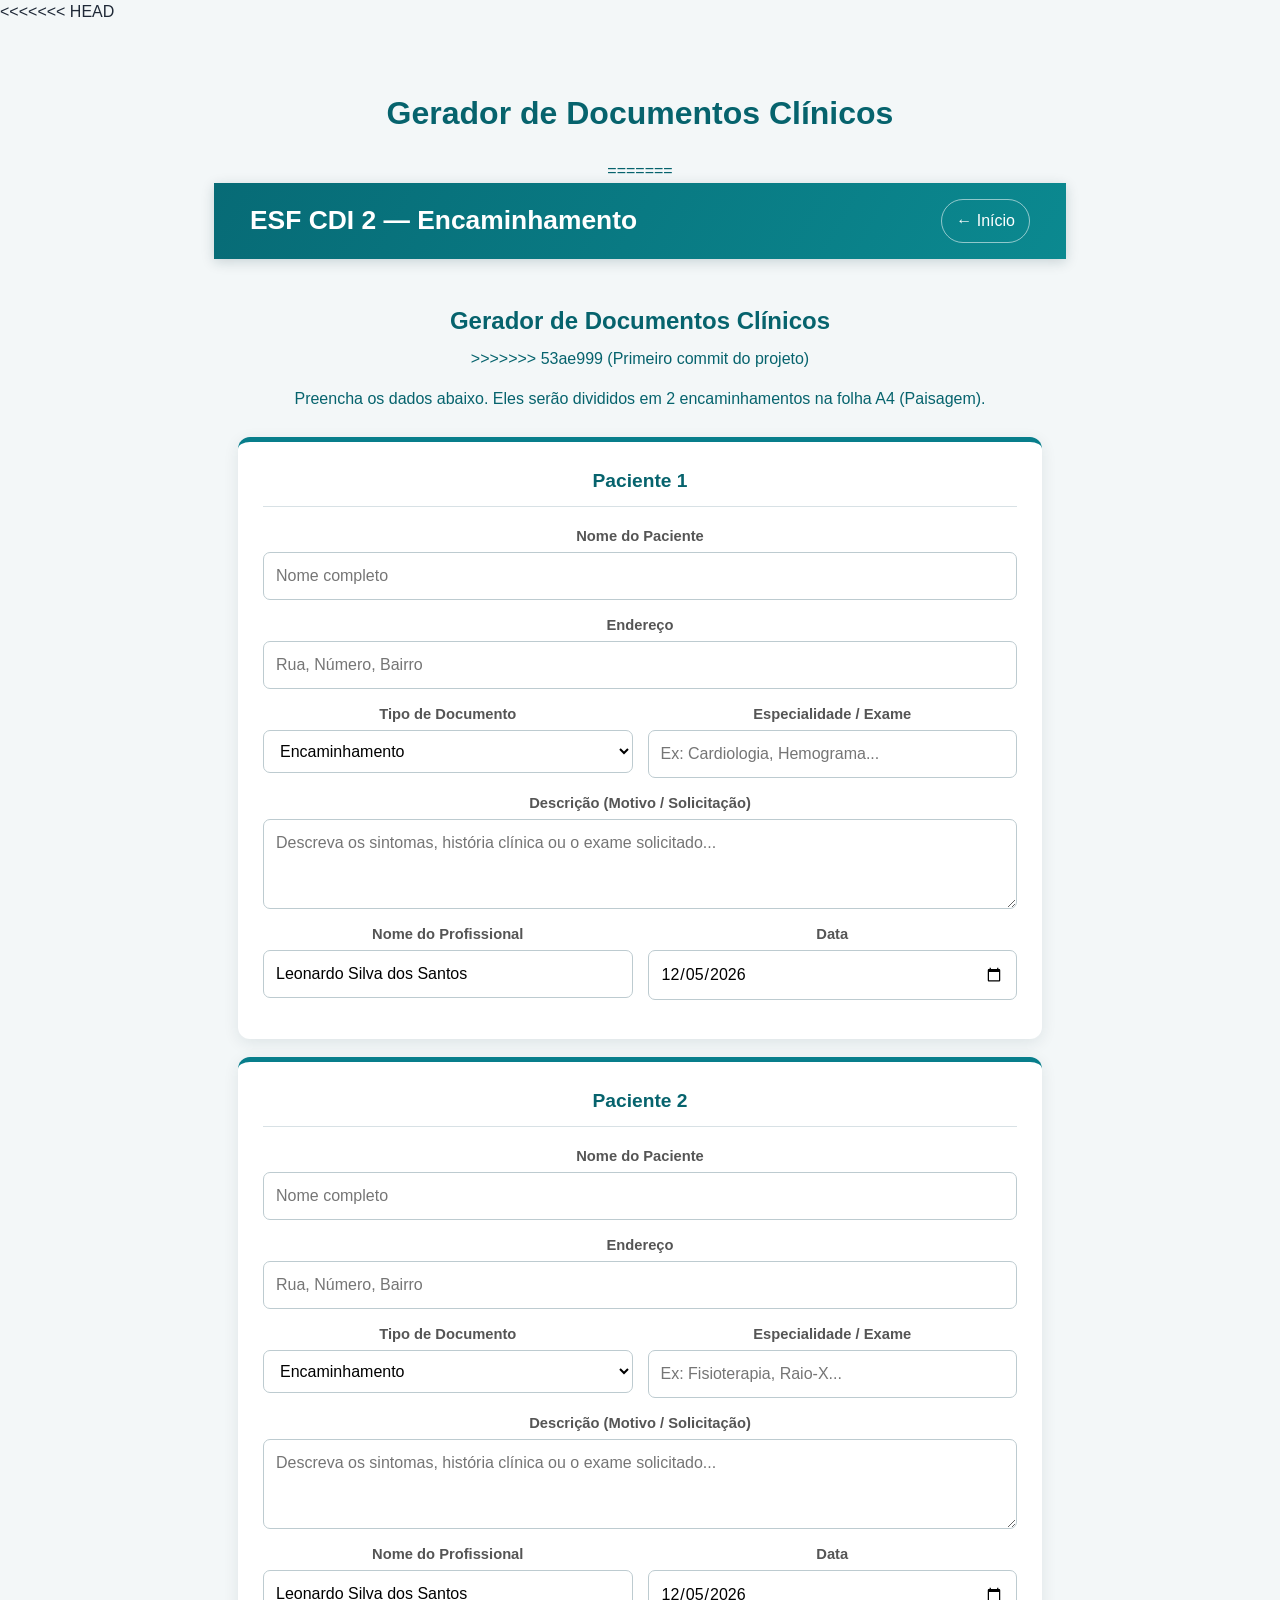
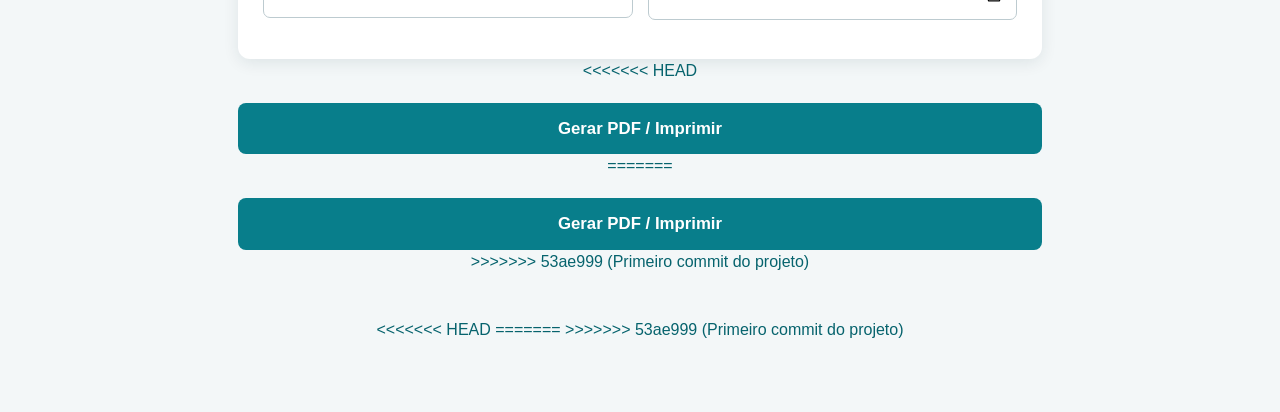
==== Arquivos/encaminhamento.html @ f4c6c46f "Primeiro commit do projeto" ====
<!DOCTYPE html>
<html lang="pt-BR">
<head>
    <meta charset="UTF-8">
    <meta name="viewport" content="width=device-width, initial-scale=1.0">
    <title>Gerador de Encaminhamentos - ESF CDI 2</title>
<<<<<<< HEAD
    <style>
        :root {
            --primary-color: #005A9C; /* Azul Saúde */
            --secondary-color: #2E8B57; /* Verde Saúde */
            --bg-color: #f4f7f6;
            --card-bg: #ffffff;
            --text-color: #333333;
        }

        body {
            font-family: 'Segoe UI', Tahoma, Geneva, Verdana, sans-serif;
            background-color: var(--bg-color);
            color: var(--text-color);
            margin: 0;
            padding: 0;
        }

        /* ESTILOS DA TELA (Interface de Preenchimento) */
        .screen-container {
            max-width: 900px;
            margin: 20px auto;
            padding: 20px;
        }

        .header-app {
            text-align: center;
            margin-bottom: 30px;
            color: var(--primary-color);
        }

        .forms-wrapper {
            display: flex;
            flex-direction: column;
            gap: 20px;
        }

        .form-card {
            background: var(--card-bg);
            border-radius: 12px;
            padding: 25px;
            box-shadow: 0 4px 6px rgba(0,0,0,0.05);
            border-top: 5px solid var(--secondary-color);
        }

        .form-card h2 {
            margin-top: 0;
            color: var(--primary-color);
            font-size: 1.2rem;
            border-bottom: 1px solid #eee;
            padding-bottom: 10px;
        }

        .input-group {
            display: flex;
            flex-direction: column;
            margin-bottom: 15px;
        }

        .row {
            display: flex;
            gap: 15px;
            flex-wrap: wrap;
        }

        .row .input-group {
            flex: 1;
            min-width: 200px;
        }

        label {
            font-size: 0.9rem;
            font-weight: 600;
            margin-bottom: 5px;
            color: #555;
        }

        input, select, textarea {
            padding: 10px;
            border: 1px solid #ccc;
            border-radius: 6px;
            font-family: inherit;
            font-size: 1rem;
            transition: border-color 0.3s;
        }

        input:focus, select:focus, textarea:focus {
            outline: none;
            border-color: var(--primary-color);
        }

        textarea {
            resize: vertical;
            min-height: 80px;
        }

        .btn-print {
            display: block;
            width: 100%;
            padding: 15px;
            background-color: var(--primary-color);
            color: white;
            border: none;
            border-radius: 8px;
            font-size: 1.1rem;
            font-weight: bold;
            cursor: pointer;
            margin-top: 20px;
            transition: background-color 0.3s;
        }

        .btn-print:hover {
            background-color: #00447a;
        }

        /* ESTILOS DE IMPRESSÃO (Oculto na tela, ativo no PDF) */
        .print-container {
            display: none;
        }

        @media print {
            @page {
                size: A4 landscape;
                margin: 5mm;
            }

            body {
                background: white;
            }

            .screen-container {
                display: none !important;
            }

            .print-container {
                display: flex !important;
                flex-direction: row;
                justify-content: space-between;
                width: 100%;
                height: 95vh;
                gap: 10mm;
            }

            .referral-half {
                width: 48%;
                height: 100%;
                border: 2px solid #2E8B57;
                border-radius: 10px;
                padding: 15px;
                box-sizing: border-box;
                display: flex;
                flex-direction: column;
                position: relative;
            }

            .print-header {
                text-align: center;
                font-size: 14px;
                font-weight: bold;
                text-transform: uppercase;
                border-bottom: 2px solid #005A9C;
                padding-bottom: 10px;
                margin-bottom: 15px;
            }

            .print-header span {
                display: block;
                line-height: 1.4;
            }

            .print-type {
                text-align: center;
                font-size: 16px;
                font-weight: bold;
                margin-bottom: 15px;
                background-color: #eee;
                padding: 5px;
                border-radius: 4px;
            }

            .print-field {
                margin-bottom: 8px;
                font-size: 13px;
                line-height: 1.5;
            }

            .print-field strong {
                color: #000;
            }

            .print-description {
                flex-grow: 1;
                border: 1px solid #ccc;
                border-radius: 6px;
                padding: 10px;
                margin-top: 10px;
                font-size: 13px;
            }

            .print-footer {
                margin-top: 30px;
                text-align: center;
                font-size: 12px;
            }

            .signature-line {
                width: 70%;
                border-top: 1px solid #000;
                margin: 0 auto 5px auto;
            }
        }
    </style>
</head>
<body>

    <div class="screen-container">
        <div class="header-app">
            <h1>Gerador de Documentos Clínicos</h1>
=======
    <link rel="stylesheet" href="../assets/css/common.css">
    <link rel="stylesheet" href="../assets/css/encaminhamento.css">
    <script src="../assets/js/encaminhamento.js" defer></script>
</head>
<body>

    <header class="app-header">
        <div class="app-header-inner">
            <div><h1>ESF CDI 2 — Encaminhamento</h1></div>
            <a class="home-link" href="../index.html">← Início</a>
        </div>
    </header>

    <div class="screen-container">
        <div class="header-app">
            <h2>Gerador de Documentos Clínicos</h2>
>>>>>>> 53ae999 (Primeiro commit do projeto)
            <p>Preencha os dados abaixo. Eles serão divididos em 2 encaminhamentos na folha A4 (Paisagem).</p>
        </div>

        <div class="forms-wrapper">
            <div class="form-card">
                <h2>Paciente 1</h2>
                
                <div class="input-group">
                    <label>Nome do Paciente</label>
                    <input type="text" id="p1-nome" placeholder="Nome completo">
                </div>
                
                <div class="input-group">
                    <label>Endereço</label>
                    <input type="text" id="p1-endereco" placeholder="Rua, Número, Bairro">
                </div>

                <div class="row">
                    <div class="input-group">
                        <label>Tipo de Documento</label>
                        <select id="p1-tipo">
                            <option value="ENCAMINHAMENTO">Encaminhamento</option>
                            <option value="PEDIDO DE EXAME">Pedido de Exame</option>
                        </select>
                    </div>
                    <div class="input-group">
                        <label>Especialidade / Exame</label>
                        <input type="text" id="p1-especialidade" placeholder="Ex: Cardiologia, Hemograma...">
                    </div>
                </div>

                <div class="input-group">
                    <label>Descrição (Motivo / Solicitação)</label>
                    <textarea id="p1-descricao" placeholder="Descreva os sintomas, história clínica ou o exame solicitado..."></textarea>
                </div>

                <div class="row">
                    <div class="input-group">
                        <label>Nome do Profissional</label>
                        <input type="text" id="p1-profissional" value="Leonardo Silva dos Santos">
                    </div>
                    <div class="input-group">
                        <label>Data</label>
                        <input type="date" id="p1-data">
                    </div>
                </div>
            </div>

            <div class="form-card">
                <h2>Paciente 2</h2>
                
                <div class="input-group">
                    <label>Nome do Paciente</label>
                    <input type="text" id="p2-nome" placeholder="Nome completo">
                </div>
                
                <div class="input-group">
                    <label>Endereço</label>
                    <input type="text" id="p2-endereco" placeholder="Rua, Número, Bairro">
                </div>

                <div class="row">
                    <div class="input-group">
                        <label>Tipo de Documento</label>
                        <select id="p2-tipo">
                            <option value="ENCAMINHAMENTO">Encaminhamento</option>
                            <option value="PEDIDO DE EXAME">Pedido de Exame</option>
                        </select>
                    </div>
                    <div class="input-group">
                        <label>Especialidade / Exame</label>
                        <input type="text" id="p2-especialidade" placeholder="Ex: Fisioterapia, Raio-X...">
                    </div>
                </div>

                <div class="input-group">
                    <label>Descrição (Motivo / Solicitação)</label>
                    <textarea id="p2-descricao" placeholder="Descreva os sintomas, história clínica ou o exame solicitado..."></textarea>
                </div>

                <div class="row">
                    <div class="input-group">
                        <label>Nome do Profissional</label>
                        <input type="text" id="p2-profissional" value="Leonardo Silva dos Santos">
                    </div>
                    <div class="input-group">
                        <label>Data</label>
                        <input type="date" id="p2-data">
                    </div>
                </div>
            </div>
        </div>

<<<<<<< HEAD
        <button class="btn-print" onclick="gerarPDF()">Gerar PDF / Imprimir</button>
=======
        <button class="btn-print" id="btn-print" type="button">Gerar PDF / Imprimir</button>
>>>>>>> 53ae999 (Primeiro commit do projeto)
    </div>

    <div class="print-container">
        
        <div class="referral-half">
            <div class="print-header">
                <span>Prefeitura Municipal de Sete Lagoas</span>
                <span>Secretaria de Saúde</span>
                <span>ESF CDI 2</span>
            </div>
            
            <div class="print-type" id="out-p1-tipo">ENCAMINHAMENTO</div>

            <div class="print-field"><strong>Nome:</strong> <span id="out-p1-nome"></span></div>
            <div class="print-field"><strong>Endereço:</strong> <span id="out-p1-endereco"></span></div>
            <div class="print-field"><strong>Especialidade/Exame:</strong> <span id="out-p1-especialidade"></span></div>
            
<<<<<<< HEAD
            <div class="print-field" style="margin-top: 15px;"><strong>Descrição / Motivo Clínico:</strong></div>
=======
            <div class="print-field print-field-description-label"><strong>Descrição / Motivo Clínico:</strong></div>
>>>>>>> 53ae999 (Primeiro commit do projeto)
            <div class="print-description" id="out-p1-descricao"></div>

            <div class="print-footer">
                <div class="signature-line"></div>
<<<<<<< HEAD
                <div style="font-weight: bold; margin-bottom: 5px;" id="out-p1-profissional"></div>
=======
                <div class="professional-name" id="out-p1-profissional"></div>
>>>>>>> 53ae999 (Primeiro commit do projeto)
                <div>Sete Lagoas, <span id="out-p1-data"></span></div>
            </div>
        </div>

        <div class="referral-half">
            <div class="print-header">
                <span>Prefeitura Municipal de Sete Lagoas</span>
                <span>Secretaria de Saúde</span>
                <span>ESF CDI 2</span>
            </div>
            
            <div class="print-type" id="out-p2-tipo">ENCAMINHAMENTO</div>

            <div class="print-field"><strong>Nome:</strong> <span id="out-p2-nome"></span></div>
            <div class="print-field"><strong>Endereço:</strong> <span id="out-p2-endereco"></span></div>
            <div class="print-field"><strong>Especialidade/Exame:</strong> <span id="out-p2-especialidade"></span></div>
            
<<<<<<< HEAD
            <div class="print-field" style="margin-top: 15px;"><strong>Descrição / Motivo Clínico:</strong></div>
=======
            <div class="print-field print-field-description-label"><strong>Descrição / Motivo Clínico:</strong></div>
>>>>>>> 53ae999 (Primeiro commit do projeto)
            <div class="print-description" id="out-p2-descricao"></div>

            <div class="print-footer">
                <div class="signature-line"></div>
<<<<<<< HEAD
                <div style="font-weight: bold; margin-bottom: 5px;" id="out-p2-profissional"></div>
=======
                <div class="professional-name" id="out-p2-profissional"></div>
>>>>>>> 53ae999 (Primeiro commit do projeto)
                <div>Sete Lagoas, <span id="out-p2-data"></span></div>
            </div>
        </div>

    </div>

<<<<<<< HEAD
    <script>
        // Preenche automaticamente a data de hoje ao carregar a página
        document.addEventListener("DOMContentLoaded", () => {
            const today = new Date().toISOString().split('T')[0];
            document.getElementById('p1-data').value = today;
            document.getElementById('p2-data').value = today;
        });

        // Formata a data de AAAA-MM-DD para DD/MM/AAAA na impressão
        function formatarData(dataIso) {
            if(!dataIso) return "";
            const partes = dataIso.split('-');
            return `${partes[2]}/${partes[1]}/${partes[0]}`;
        }

        function gerarPDF() {
            // Sincroniza dados do Paciente 1
            document.getElementById('out-p1-nome').innerText = document.getElementById('p1-nome').value;
            document.getElementById('out-p1-endereco').innerText = document.getElementById('p1-endereco').value;
            document.getElementById('out-p1-tipo').innerText = document.getElementById('p1-tipo').value;
            document.getElementById('out-p1-especialidade').innerText = document.getElementById('p1-especialidade').value;
            document.getElementById('out-p1-descricao').innerText = document.getElementById('p1-descricao').value;
            document.getElementById('out-p1-profissional').innerText = document.getElementById('p1-profissional').value;
            document.getElementById('out-p1-data').innerText = formatarData(document.getElementById('p1-data').value);

            // Sincroniza dados do Paciente 2
            document.getElementById('out-p2-nome').innerText = document.getElementById('p2-nome').value;
            document.getElementById('out-p2-endereco').innerText = document.getElementById('p2-endereco').value;
            document.getElementById('out-p2-tipo').innerText = document.getElementById('p2-tipo').value;
            document.getElementById('out-p2-especialidade').innerText = document.getElementById('p2-especialidade').value;
            document.getElementById('out-p2-descricao').innerText = document.getElementById('p2-descricao').value;
            document.getElementById('out-p2-profissional').innerText = document.getElementById('p2-profissional').value;
            document.getElementById('out-p2-data').innerText = formatarData(document.getElementById('p2-data').value);

            // Aciona a caixa de diálogo de impressão/PDF do navegador
            window.print();
        }
    </script>
=======
>>>>>>> 53ae999 (Primeiro commit do projeto)
</body>
</html>
---- assets/css/common.css ----
/* Base visual compartilhada ESF CDI 2 */
:root {
    --brand: #087e8b;
    --brand-dark: #06636d;
    --brand-soft: #e6f4f4;
    --surface: #fff;
    --page-bg: #f3f7f8;
    --text: #1f2937;
    --muted: #64748b;
    --border: #d8e1e5;
    --danger: #c62828;
    --radius: 12px;
    --shadow: 0 4px 16px rgba(15, 45, 55, .09);
    font-family: Inter, Roboto, "Segoe UI", system-ui, -apple-system, sans-serif;
}
* { box-sizing: border-box; }
html { min-width: 320px; overflow-x: hidden; }
body { margin: 0; min-height: 100vh; background: var(--page-bg); color: var(--text); line-height: 1.5; }
img, canvas, iframe { max-width: 100%; }
button, input, select, textarea { font: inherit; }
button { min-height: 44px; cursor: pointer; }
input, select, textarea { min-width: 0; }
:focus-visible { outline: 3px solid rgba(8, 126, 139, .3); outline-offset: 2px; }
.app-header { width: 100%; padding: 16px clamp(16px, 4vw, 36px); color: #fff; background: linear-gradient(120deg, #076b76, #0b8990); box-shadow: 0 3px 12px rgba(10, 52, 61, .18); }
.app-header-inner { width: min(1200px, 100%); margin: 0 auto; display: flex; align-items: center; justify-content: space-between; gap: 16px; }
.app-header h1 { margin: 0; font-size: clamp(1.2rem, 3vw, 1.65rem); line-height: 1.25; }
.app-header p { margin: 4px 0 0; color: rgba(255,255,255,.85); font-size: .92rem; }
.home-link { display: inline-flex; align-items: center; justify-content: center; min-height: 44px; padding: 8px 14px; color: #fff; border: 1px solid rgba(255,255,255,.55); border-radius: 999px; text-decoration: none; white-space: nowrap; }
.home-link:hover { background: rgba(255,255,255,.14); }
.card, .form-card { background: var(--surface); border-radius: var(--radius); box-shadow: var(--shadow); }
.document-viewer { width: min(1200px, 100%); margin: 0 auto; padding: clamp(16px, 4vw, 32px); }
.document-viewer > p { margin: 0 0 12px; }
.document-viewer a { color: var(--brand-dark); font-weight: 600; }
.pdf-frame { display: block; width: 100%; height: min(78vh, 900px); min-height: 420px; border: 0; border-radius: var(--radius); background: #fff; box-shadow: var(--shadow); }
.form-group, .input-group { min-width: 0; }
label { display: block; margin-bottom: 5px; font-weight: 600; }
input:not([type="checkbox"]), select, textarea { max-width: 100%; }
button { transition: filter .15s ease, transform .15s ease; }
button:hover { filter: brightness(.96); }
@media (max-width: 600px) {
    .app-header-inner { align-items: flex-start; flex-direction: column; }
    .row, .action-bar, .btn-container { flex-wrap: wrap; }
    .pdf-frame { height: 70vh; min-height: 360px; }
}
@media print {
    .app-header, .home-link { display: none !important; }
}
---- assets/css/encaminhamento.css ----
body { font-family: "Segoe UI", Tahoma, sans-serif; }
.screen-container { width: min(900px, 100%); margin: 20px auto; padding: clamp(14px, 3vw, 24px); }
.header-app { text-align: center; margin: 0 0 26px; color: var(--brand-dark); }
.header-app h2 { margin: 0 0 8px; }
.forms-wrapper { display: flex; flex-direction: column; gap: 18px; }
.form-card { padding: clamp(16px, 3vw, 25px); border-top: 5px solid var(--brand); }
.form-card h2 { margin: 0 0 18px; padding-bottom: 10px; color: var(--brand-dark); font-size: 1.2rem; border-bottom: 1px solid var(--border); }
.input-group { display: flex; flex-direction: column; margin-bottom: 14px; }
.row { display: flex; gap: 15px; flex-wrap: wrap; }
.row .input-group { flex: 1 1 220px; }
label { font-size: .92rem; }
input, select, textarea { width: 100%; padding: 11px 12px; border: 1px solid #bdcbd0; border-radius: 7px; background: #fff; }
input:focus, select:focus, textarea:focus { outline: none; border-color: var(--brand); box-shadow: 0 0 0 3px rgba(8,126,139,.13); }
textarea { resize: vertical; min-height: 90px; }
.btn-print { width: 100%; margin-top: 20px; padding: 13px; color: white; background: var(--brand); border: 0; border-radius: 8px; font-size: 1.05rem; font-weight: 700; }
.print-container { display: none; }
.print-field-description-label { margin-top: 12px; }
.professional-name { font-weight: bold; margin-bottom: 5px; }
@page { size: A4 landscape; margin: 5mm; }
@media print {
    html, body { width: 287mm; height: 200mm; margin: 0 !important; padding: 0 !important; overflow: hidden; background: #fff; }
    .screen-container { display: none !important; }
    .print-container { display: grid !important; grid-template-columns: minmax(0, 1fr) minmax(0, 1fr); gap: 6mm; width: 287mm; height: 200mm; }
    .referral-half { min-width: 0; min-height: 0; height: 200mm; padding: 8mm; border: 1.5px solid #2e8b57; border-radius: 3mm; display: flex; flex-direction: column; position: relative; overflow: visible; break-inside: avoid; }
    .print-header { text-align: center; font-size: 11pt; font-weight: bold; text-transform: uppercase; border-bottom: 2px solid #087e8b; padding-bottom: 5mm; margin-bottom: 6mm; }
    .print-header span { display: block; line-height: 1.35; }
    .print-type { text-align: center; font-size: 13pt; font-weight: bold; margin-bottom: 5mm; padding: 2mm; background: #eee; border-radius: 1mm; }
    .print-field { margin-bottom: 2mm; font-size: 10.5pt; line-height: 1.4; overflow-wrap: anywhere; }
    .print-field strong { color: #000; }
    .print-description { flex: 1 1 auto; min-height: 20mm; border: 1px solid #bbb; border-radius: 2mm; padding: 3mm; margin-top: 2mm; font-size: 10.5pt; line-height: 1.4; white-space: pre-wrap; overflow-wrap: anywhere; }
    .print-footer { margin-top: 7mm; text-align: center; font-size: 9.5pt; }
    .signature-line { width: 70%; border-top: 1px solid #000; margin: 0 auto 2mm; }
}
@media (max-width: 600px) { .screen-container { margin: 8px auto; } }
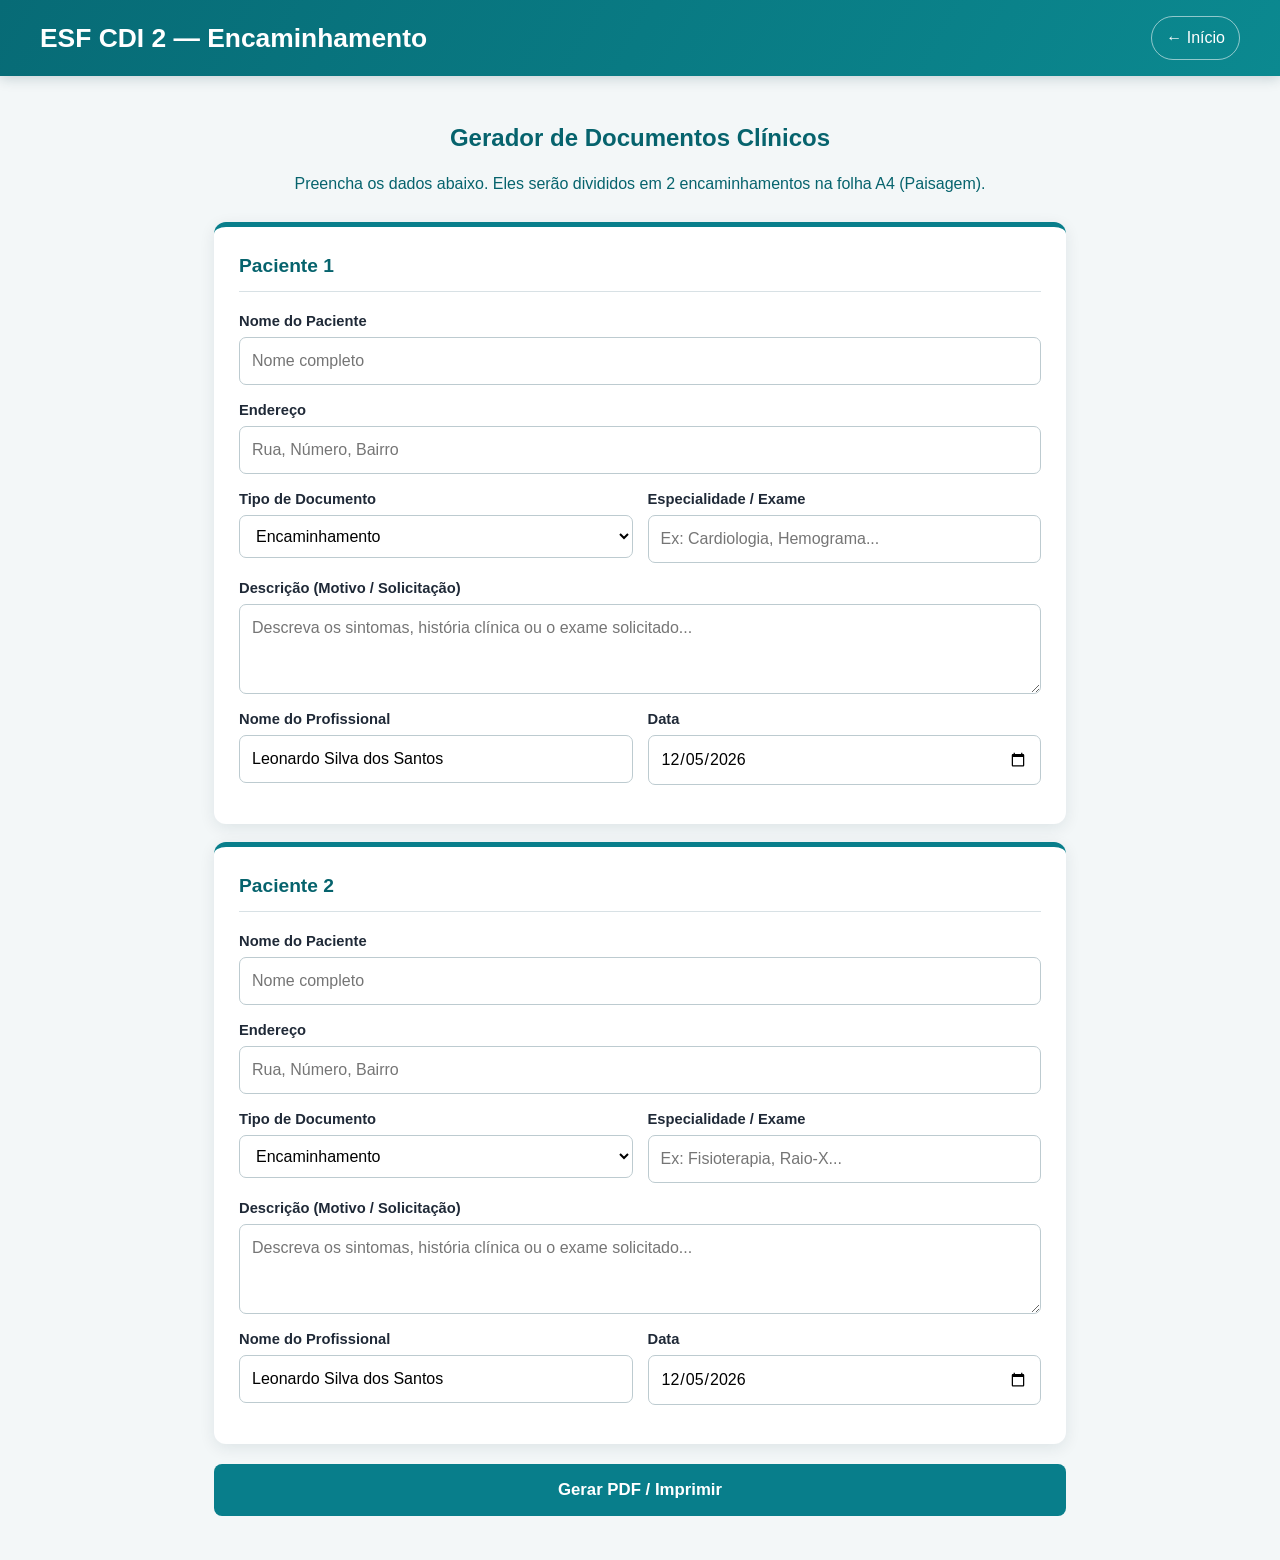
==== commit 89ca91dd: "Test" ====
--- a/Arquivos/encaminhamento.html
+++ b/Arquivos/encaminhamento.html
@@ -4,225 +4,6 @@
     <meta charset="UTF-8">
     <meta name="viewport" content="width=device-width, initial-scale=1.0">
     <title>Gerador de Encaminhamentos - ESF CDI 2</title>
-<<<<<<< HEAD
-    <style>
-        :root {
-            --primary-color: #005A9C; /* Azul Saúde */
-            --secondary-color: #2E8B57; /* Verde Saúde */
-            --bg-color: #f4f7f6;
-            --card-bg: #ffffff;
-            --text-color: #333333;
-        }
-
-        body {
-            font-family: 'Segoe UI', Tahoma, Geneva, Verdana, sans-serif;
-            background-color: var(--bg-color);
-            color: var(--text-color);
-            margin: 0;
-            padding: 0;
-        }
-
-        /* ESTILOS DA TELA (Interface de Preenchimento) */
-        .screen-container {
-            max-width: 900px;
-            margin: 20px auto;
-            padding: 20px;
-        }
-
-        .header-app {
-            text-align: center;
-            margin-bottom: 30px;
-            color: var(--primary-color);
-        }
-
-        .forms-wrapper {
-            display: flex;
-            flex-direction: column;
-            gap: 20px;
-        }
-
-        .form-card {
-            background: var(--card-bg);
-            border-radius: 12px;
-            padding: 25px;
-            box-shadow: 0 4px 6px rgba(0,0,0,0.05);
-            border-top: 5px solid var(--secondary-color);
-        }
-
-        .form-card h2 {
-            margin-top: 0;
-            color: var(--primary-color);
-            font-size: 1.2rem;
-            border-bottom: 1px solid #eee;
-            padding-bottom: 10px;
-        }
-
-        .input-group {
-            display: flex;
-            flex-direction: column;
-            margin-bottom: 15px;
-        }
-
-        .row {
-            display: flex;
-            gap: 15px;
-            flex-wrap: wrap;
-        }
-
-        .row .input-group {
-            flex: 1;
-            min-width: 200px;
-        }
-
-        label {
-            font-size: 0.9rem;
-            font-weight: 600;
-            margin-bottom: 5px;
-            color: #555;
-        }
-
-        input, select, textarea {
-            padding: 10px;
-            border: 1px solid #ccc;
-            border-radius: 6px;
-            font-family: inherit;
-            font-size: 1rem;
-            transition: border-color 0.3s;
-        }
-
-        input:focus, select:focus, textarea:focus {
-            outline: none;
-            border-color: var(--primary-color);
-        }
-
-        textarea {
-            resize: vertical;
-            min-height: 80px;
-        }
-
-        .btn-print {
-            display: block;
-            width: 100%;
-            padding: 15px;
-            background-color: var(--primary-color);
-            color: white;
-            border: none;
-            border-radius: 8px;
-            font-size: 1.1rem;
-            font-weight: bold;
-            cursor: pointer;
-            margin-top: 20px;
-            transition: background-color 0.3s;
-        }
-
-        .btn-print:hover {
-            background-color: #00447a;
-        }
-
-        /* ESTILOS DE IMPRESSÃO (Oculto na tela, ativo no PDF) */
-        .print-container {
-            display: none;
-        }
-
-        @media print {
-            @page {
-                size: A4 landscape;
-                margin: 5mm;
-            }
-
-            body {
-                background: white;
-            }
-
-            .screen-container {
-                display: none !important;
-            }
-
-            .print-container {
-                display: flex !important;
-                flex-direction: row;
-                justify-content: space-between;
-                width: 100%;
-                height: 95vh;
-                gap: 10mm;
-            }
-
-            .referral-half {
-                width: 48%;
-                height: 100%;
-                border: 2px solid #2E8B57;
-                border-radius: 10px;
-                padding: 15px;
-                box-sizing: border-box;
-                display: flex;
-                flex-direction: column;
-                position: relative;
-            }
-
-            .print-header {
-                text-align: center;
-                font-size: 14px;
-                font-weight: bold;
-                text-transform: uppercase;
-                border-bottom: 2px solid #005A9C;
-                padding-bottom: 10px;
-                margin-bottom: 15px;
-            }
-
-            .print-header span {
-                display: block;
-                line-height: 1.4;
-            }
-
-            .print-type {
-                text-align: center;
-                font-size: 16px;
-                font-weight: bold;
-                margin-bottom: 15px;
-                background-color: #eee;
-                padding: 5px;
-                border-radius: 4px;
-            }
-
-            .print-field {
-                margin-bottom: 8px;
-                font-size: 13px;
-                line-height: 1.5;
-            }
-
-            .print-field strong {
-                color: #000;
-            }
-
-            .print-description {
-                flex-grow: 1;
-                border: 1px solid #ccc;
-                border-radius: 6px;
-                padding: 10px;
-                margin-top: 10px;
-                font-size: 13px;
-            }
-
-            .print-footer {
-                margin-top: 30px;
-                text-align: center;
-                font-size: 12px;
-            }
-
-            .signature-line {
-                width: 70%;
-                border-top: 1px solid #000;
-                margin: 0 auto 5px auto;
-            }
-        }
-    </style>
-</head>
-<body>
-
-    <div class="screen-container">
-        <div class="header-app">
-            <h1>Gerador de Documentos Clínicos</h1>
-=======
     <link rel="stylesheet" href="../assets/css/common.css">
     <link rel="stylesheet" href="../assets/css/encaminhamento.css">
     <script src="../assets/js/encaminhamento.js" defer></script>
@@ -239,7 +20,6 @@
     <div class="screen-container">
         <div class="header-app">
             <h2>Gerador de Documentos Clínicos</h2>
->>>>>>> 53ae999 (Primeiro commit do projeto)
             <p>Preencha os dados abaixo. Eles serão divididos em 2 encaminhamentos na folha A4 (Paisagem).</p>
         </div>
 
@@ -333,11 +113,7 @@
             </div>
         </div>
 
-<<<<<<< HEAD
-        <button class="btn-print" onclick="gerarPDF()">Gerar PDF / Imprimir</button>
-=======
         <button class="btn-print" id="btn-print" type="button">Gerar PDF / Imprimir</button>
->>>>>>> 53ae999 (Primeiro commit do projeto)
     </div>
 
     <div class="print-container">
@@ -355,20 +131,12 @@
             <div class="print-field"><strong>Endereço:</strong> <span id="out-p1-endereco"></span></div>
             <div class="print-field"><strong>Especialidade/Exame:</strong> <span id="out-p1-especialidade"></span></div>
             
-<<<<<<< HEAD
-            <div class="print-field" style="margin-top: 15px;"><strong>Descrição / Motivo Clínico:</strong></div>
-=======
             <div class="print-field print-field-description-label"><strong>Descrição / Motivo Clínico:</strong></div>
->>>>>>> 53ae999 (Primeiro commit do projeto)
             <div class="print-description" id="out-p1-descricao"></div>
 
             <div class="print-footer">
                 <div class="signature-line"></div>
-<<<<<<< HEAD
-                <div style="font-weight: bold; margin-bottom: 5px;" id="out-p1-profissional"></div>
-=======
                 <div class="professional-name" id="out-p1-profissional"></div>
->>>>>>> 53ae999 (Primeiro commit do projeto)
                 <div>Sete Lagoas, <span id="out-p1-data"></span></div>
             </div>
         </div>
@@ -386,66 +154,17 @@
             <div class="print-field"><strong>Endereço:</strong> <span id="out-p2-endereco"></span></div>
             <div class="print-field"><strong>Especialidade/Exame:</strong> <span id="out-p2-especialidade"></span></div>
             
-<<<<<<< HEAD
-            <div class="print-field" style="margin-top: 15px;"><strong>Descrição / Motivo Clínico:</strong></div>
-=======
             <div class="print-field print-field-description-label"><strong>Descrição / Motivo Clínico:</strong></div>
->>>>>>> 53ae999 (Primeiro commit do projeto)
             <div class="print-description" id="out-p2-descricao"></div>
 
             <div class="print-footer">
                 <div class="signature-line"></div>
-<<<<<<< HEAD
-                <div style="font-weight: bold; margin-bottom: 5px;" id="out-p2-profissional"></div>
-=======
                 <div class="professional-name" id="out-p2-profissional"></div>
->>>>>>> 53ae999 (Primeiro commit do projeto)
                 <div>Sete Lagoas, <span id="out-p2-data"></span></div>
             </div>
         </div>
 
     </div>
 
-<<<<<<< HEAD
-    <script>
-        // Preenche automaticamente a data de hoje ao carregar a página
-        document.addEventListener("DOMContentLoaded", () => {
-            const today = new Date().toISOString().split('T')[0];
-            document.getElementById('p1-data').value = today;
-            document.getElementById('p2-data').value = today;
-        });
-
-        // Formata a data de AAAA-MM-DD para DD/MM/AAAA na impressão
-        function formatarData(dataIso) {
-            if(!dataIso) return "";
-            const partes = dataIso.split('-');
-            return `${partes[2]}/${partes[1]}/${partes[0]}`;
-        }
-
-        function gerarPDF() {
-            // Sincroniza dados do Paciente 1
-            document.getElementById('out-p1-nome').innerText = document.getElementById('p1-nome').value;
-            document.getElementById('out-p1-endereco').innerText = document.getElementById('p1-endereco').value;
-            document.getElementById('out-p1-tipo').innerText = document.getElementById('p1-tipo').value;
-            document.getElementById('out-p1-especialidade').innerText = document.getElementById('p1-especialidade').value;
-            document.getElementById('out-p1-descricao').innerText = document.getElementById('p1-descricao').value;
-            document.getElementById('out-p1-profissional').innerText = document.getElementById('p1-profissional').value;
-            document.getElementById('out-p1-data').innerText = formatarData(document.getElementById('p1-data').value);
-
-            // Sincroniza dados do Paciente 2
-            document.getElementById('out-p2-nome').innerText = document.getElementById('p2-nome').value;
-            document.getElementById('out-p2-endereco').innerText = document.getElementById('p2-endereco').value;
-            document.getElementById('out-p2-tipo').innerText = document.getElementById('p2-tipo').value;
-            document.getElementById('out-p2-especialidade').innerText = document.getElementById('p2-especialidade').value;
-            document.getElementById('out-p2-descricao').innerText = document.getElementById('p2-descricao').value;
-            document.getElementById('out-p2-profissional').innerText = document.getElementById('p2-profissional').value;
-            document.getElementById('out-p2-data').innerText = formatarData(document.getElementById('p2-data').value);
-
-            // Aciona a caixa de diálogo de impressão/PDF do navegador
-            window.print();
-        }
-    </script>
-=======
->>>>>>> 53ae999 (Primeiro commit do projeto)
 </body>
 </html>
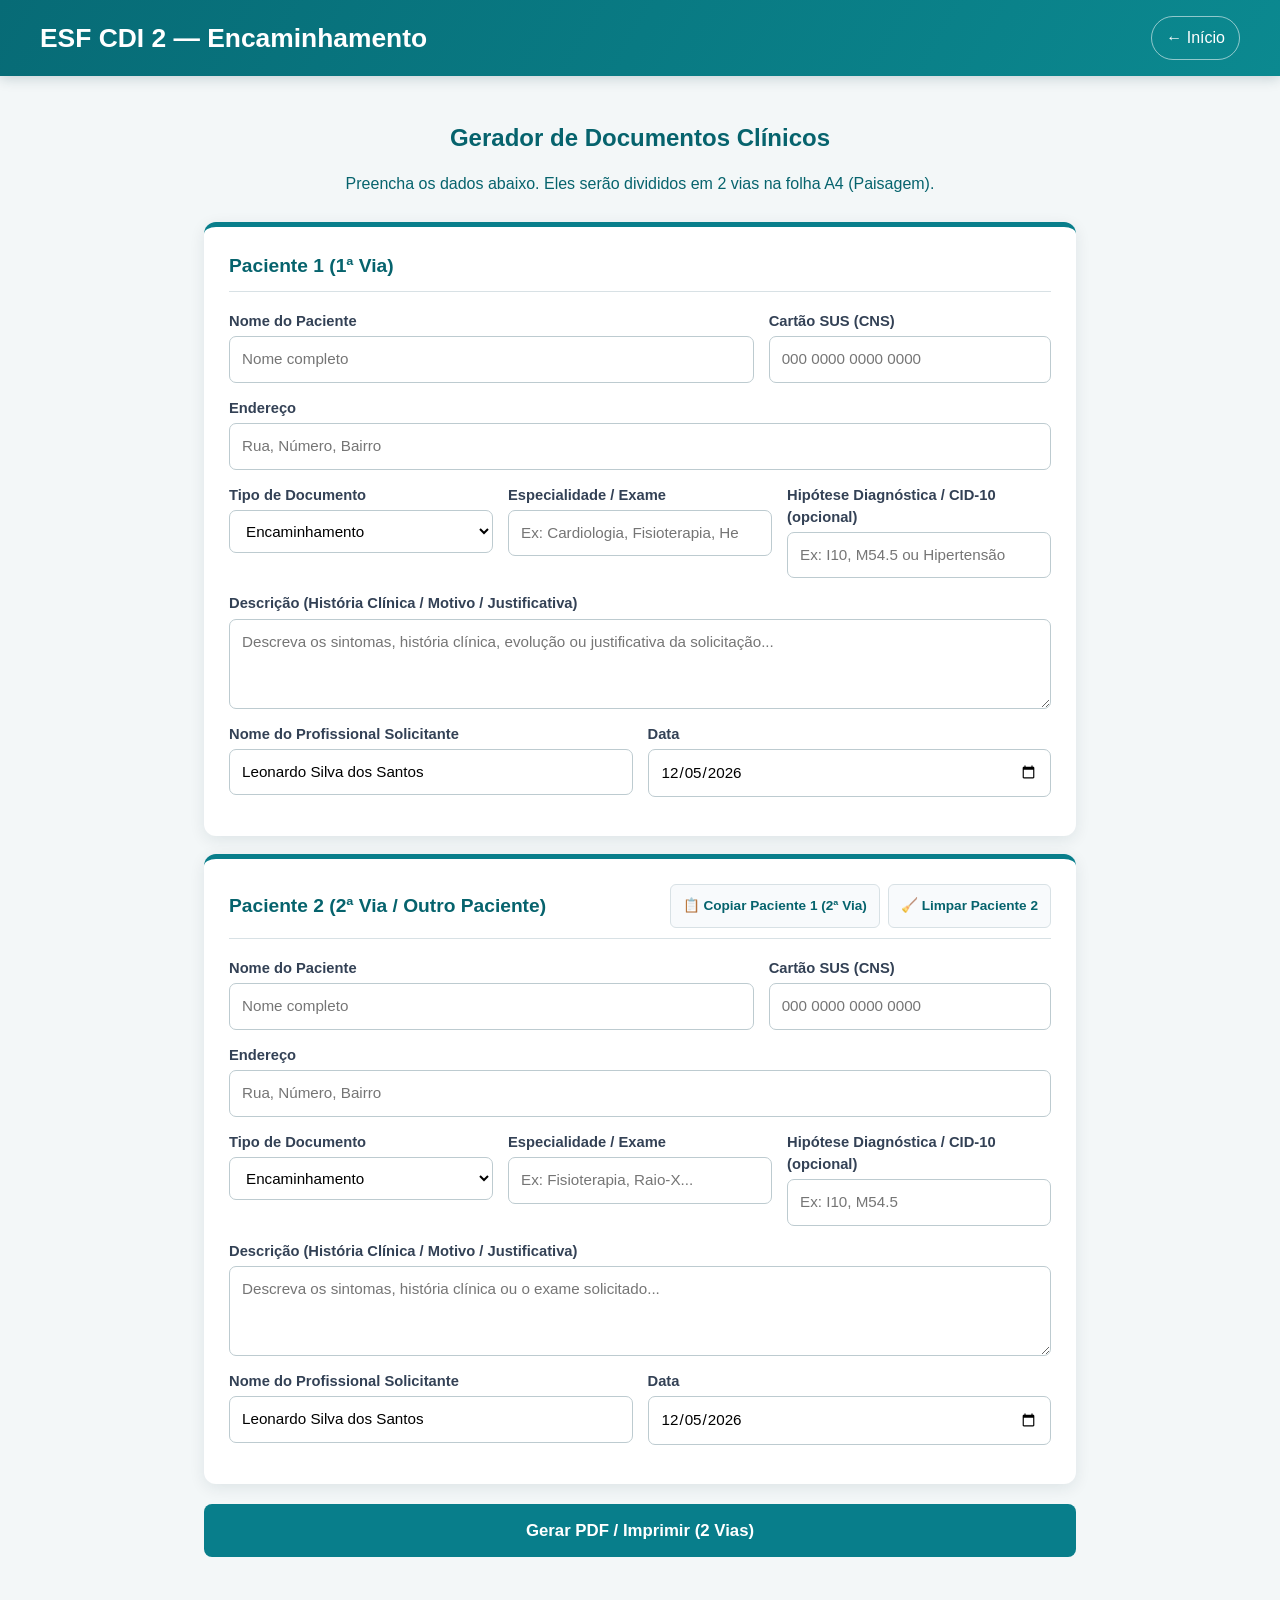
==== commit 3506fd4b: "Update postotools from Acode" ====
--- a/Arquivos/encaminhamento.html
+++ b/Arquivos/encaminhamento.html
@@ -6,6 +6,9 @@
     <title>Gerador de Encaminhamentos - ESF CDI 2</title>
     <link rel="stylesheet" href="../assets/css/common.css">
     <link rel="stylesheet" href="../assets/css/encaminhamento.css">
+    <script src="../assets/js/vendor/html2canvas.min.js"></script>
+    <script src="../assets/js/vendor/jspdf.umd.min.js"></script>
+    <script src="../assets/js/exportar-pdf.js"></script>
     <script src="../assets/js/encaminhamento.js" defer></script>
 </head>
 <body>
@@ -20,116 +23,193 @@
     <div class="screen-container">
         <div class="header-app">
             <h2>Gerador de Documentos Clínicos</h2>
-            <p>Preencha os dados abaixo. Eles serão divididos em 2 encaminhamentos na folha A4 (Paisagem).</p>
+            <p>Preencha os dados abaixo. Eles serão divididos em 2 vias na folha A4 (Paisagem).</p>
         </div>
 
         <div class="forms-wrapper">
+            <!-- PACIENTE 1 -->
             <div class="form-card">
-                <h2>Paciente 1</h2>
-                
-                <div class="input-group">
-                    <label>Nome do Paciente</label>
-                    <input type="text" id="p1-nome" placeholder="Nome completo">
-                </div>
-                
-                <div class="input-group">
-                    <label>Endereço</label>
+                <div class="card-header-flex">
+                    <h2>Paciente 1 (1ª Via)</h2>
+                </div>
+                
+                <div class="row">
+                    <div class="input-group" style="flex: 2 1 280px;">
+                        <label for="p1-nome">Nome do Paciente</label>
+                        <input type="text" id="p1-nome" placeholder="Nome completo" required>
+                    </div>
+                    <div class="input-group" style="flex: 1 1 160px;">
+                        <label for="p1-cns">Cartão SUS (CNS)</label>
+                        <input type="text" id="p1-cns" placeholder="000 0000 0000 0000">
+                    </div>
+                </div>
+                
+                <div class="input-group">
+                    <label for="p1-endereco">Endereço</label>
                     <input type="text" id="p1-endereco" placeholder="Rua, Número, Bairro">
                 </div>
 
                 <div class="row">
                     <div class="input-group">
-                        <label>Tipo de Documento</label>
+                        <label for="p1-tipo">Tipo de Documento</label>
                         <select id="p1-tipo">
                             <option value="ENCAMINHAMENTO">Encaminhamento</option>
                             <option value="PEDIDO DE EXAME">Pedido de Exame</option>
+                            <option value="SOLICITAÇÃO DE PROCEDIMENTO">Solicitação de Procedimento</option>
                         </select>
                     </div>
                     <div class="input-group">
-                        <label>Especialidade / Exame</label>
-                        <input type="text" id="p1-especialidade" placeholder="Ex: Cardiologia, Hemograma...">
-                    </div>
-                </div>
-
-                <div class="input-group">
-                    <label>Descrição (Motivo / Solicitação)</label>
-                    <textarea id="p1-descricao" placeholder="Descreva os sintomas, história clínica ou o exame solicitado..."></textarea>
-                </div>
-
-                <div class="row">
-                    <div class="input-group">
-                        <label>Nome do Profissional</label>
+                        <label for="p1-especialidade">Especialidade / Exame</label>
+                        <input type="text" id="p1-especialidade" list="lista-especialidades" placeholder="Ex: Cardiologia, Fisioterapia, Hemograma...">
+                    </div>
+                    <div class="input-group">
+                        <label for="p1-cid">Hipótese Diagnóstica / CID-10 (opcional)</label>
+                        <input type="text" id="p1-cid" placeholder="Ex: I10, M54.5 ou Hipertensão">
+                    </div>
+                </div>
+
+                <div class="input-group">
+                    <label for="p1-descricao">Descrição (História Clínica / Motivo / Justificativa)</label>
+                    <textarea id="p1-descricao" placeholder="Descreva os sintomas, história clínica, evolução ou justificativa da solicitação..."></textarea>
+                </div>
+
+                <div class="row">
+                    <div class="input-group">
+                        <label for="p1-profissional">Nome do Profissional Solicitante</label>
                         <input type="text" id="p1-profissional" value="Leonardo Silva dos Santos">
                     </div>
                     <div class="input-group">
-                        <label>Data</label>
+                        <label for="p1-data">Data</label>
                         <input type="date" id="p1-data">
                     </div>
                 </div>
             </div>
 
+            <!-- PACIENTE 2 -->
             <div class="form-card">
-                <h2>Paciente 2</h2>
-                
-                <div class="input-group">
-                    <label>Nome do Paciente</label>
-                    <input type="text" id="p2-nome" placeholder="Nome completo">
-                </div>
-                
-                <div class="input-group">
-                    <label>Endereço</label>
+                <div class="card-header-flex">
+                    <h2>Paciente 2 (2ª Via / Outro Paciente)</h2>
+                    <div class="card-header-actions">
+                        <button type="button" class="btn-small" id="btn-duplicar-p1" title="Copiar todos os dados do Paciente 1 para criar uma 2ª via idêntica">
+                            📋 Copiar Paciente 1 (2ª Via)
+                        </button>
+                        <button type="button" class="btn-small danger" id="btn-limpar-p2" title="Limpar campos do Paciente 2">
+                            🧹 Limpar Paciente 2
+                        </button>
+                    </div>
+                </div>
+                
+                <div class="row">
+                    <div class="input-group" style="flex: 2 1 280px;">
+                        <label for="p2-nome">Nome do Paciente</label>
+                        <input type="text" id="p2-nome" placeholder="Nome completo">
+                    </div>
+                    <div class="input-group" style="flex: 1 1 160px;">
+                        <label for="p2-cns">Cartão SUS (CNS)</label>
+                        <input type="text" id="p2-cns" placeholder="000 0000 0000 0000">
+                    </div>
+                </div>
+                
+                <div class="input-group">
+                    <label for="p2-endereco">Endereço</label>
                     <input type="text" id="p2-endereco" placeholder="Rua, Número, Bairro">
                 </div>
 
                 <div class="row">
                     <div class="input-group">
-                        <label>Tipo de Documento</label>
+                        <label for="p2-tipo">Tipo de Documento</label>
                         <select id="p2-tipo">
                             <option value="ENCAMINHAMENTO">Encaminhamento</option>
                             <option value="PEDIDO DE EXAME">Pedido de Exame</option>
+                            <option value="SOLICITAÇÃO DE PROCEDIMENTO">Solicitação de Procedimento</option>
                         </select>
                     </div>
                     <div class="input-group">
-                        <label>Especialidade / Exame</label>
-                        <input type="text" id="p2-especialidade" placeholder="Ex: Fisioterapia, Raio-X...">
-                    </div>
-                </div>
-
-                <div class="input-group">
-                    <label>Descrição (Motivo / Solicitação)</label>
+                        <label for="p2-especialidade">Especialidade / Exame</label>
+                        <input type="text" id="p2-especialidade" list="lista-especialidades" placeholder="Ex: Fisioterapia, Raio-X...">
+                    </div>
+                    <div class="input-group">
+                        <label for="p2-cid">Hipótese Diagnóstica / CID-10 (opcional)</label>
+                        <input type="text" id="p2-cid" placeholder="Ex: I10, M54.5">
+                    </div>
+                </div>
+
+                <div class="input-group">
+                    <label for="p2-descricao">Descrição (História Clínica / Motivo / Justificativa)</label>
                     <textarea id="p2-descricao" placeholder="Descreva os sintomas, história clínica ou o exame solicitado..."></textarea>
                 </div>
 
                 <div class="row">
                     <div class="input-group">
-                        <label>Nome do Profissional</label>
+                        <label for="p2-profissional">Nome do Profissional Solicitante</label>
                         <input type="text" id="p2-profissional" value="Leonardo Silva dos Santos">
                     </div>
                     <div class="input-group">
-                        <label>Data</label>
+                        <label for="p2-data">Data</label>
                         <input type="date" id="p2-data">
                     </div>
                 </div>
             </div>
         </div>
 
-        <button class="btn-print" id="btn-print" type="button">Gerar PDF / Imprimir</button>
+        <button class="btn-print" id="btn-print" type="button">Gerar PDF / Imprimir (2 Vias)</button>
     </div>
 
+    <!-- Datalist com especialidades e exames comuns do SUS -->
+    <datalist id="lista-especialidades">
+        <option value="Cardiologia">
+        <option value="Ortopedia e Traumatologia">
+        <option value="Oftalmologia">
+        <option value="Ginecologia e Obstetrícia">
+        <option value="Neurologia">
+        <option value="Pediatria">
+        <option value="Dermatologia">
+        <option value="Psiquiatria">
+        <option value="Otorrinolaringologia">
+        <option value="Urologia">
+        <option value="Endocrinologia">
+        <option value="Gastroenterologia">
+        <option value="Cirurgia Geral">
+        <option value="Fisioterapia">
+        <option value="Fonoaudiologia">
+        <option value="Nutrição">
+        <option value="Psicologia">
+        <option value="Terapia Ocupacional">
+        <option value="Hemograma Completo + Bioquímica">
+        <option value="Glicemia de Jejum + HbA1c + Perfil Lipídico">
+        <option value="Urina Rotina (EAS) + Urocultura">
+        <option value="Ultrassonografia de Abdome Total">
+        <option value="Ultrassonografia Transvaginal">
+        <option value="Ultrassonografia de Mamas">
+        <option value="Ultrassonografia de Tireoide">
+        <option value="Ultrassonografia Obstétrica">
+        <option value="Mamografia Bilateral">
+        <option value="Radiografia (Raio-X) de Tórax PA/Perfil">
+        <option value="Eletrocardiograma (ECG)">
+        <option value="Ecocardiograma Transtorácico">
+        <option value="Endoscopia Digestiva Alta">
+        <option value="Tomografia Computadorizada">
+    </datalist>
+
+    <!-- ÁREA DE IMPRESSÃO (2 VIAS A4 PAISAGEM) -->
     <div class="print-container">
         
-        <div class="referral-half">
+        <!-- VIA 1 -->
+        <div class="referral-half" id="print-via-1">
             <div class="print-header">
-                <span>Prefeitura Municipal de Sete Lagoas</span>
-                <span>Secretaria de Saúde</span>
-                <span>ESF CDI 2</span>
+                <div class="print-branding">
+                    <img src="../assets/logo.png" alt="Sete Lagoas Prefeitura e Secretaria Municipal da Saúde">
+                    <div class="print-branding-unit"><strong>ESF CDI 2</strong><span>Atenção Primária à Saúde</span></div>
+                </div>
             </div>
             
             <div class="print-type" id="out-p1-tipo">ENCAMINHAMENTO</div>
 
             <div class="print-field"><strong>Nome:</strong> <span id="out-p1-nome"></span></div>
+            <div class="print-field" id="field-p1-cns"><strong>Cartão SUS:</strong> <span id="out-p1-cns"></span></div>
             <div class="print-field"><strong>Endereço:</strong> <span id="out-p1-endereco"></span></div>
             <div class="print-field"><strong>Especialidade/Exame:</strong> <span id="out-p1-especialidade"></span></div>
+            <div class="print-field" id="field-p1-cid"><strong>Hipótese / CID:</strong> <span id="out-p1-cid"></span></div>
             
             <div class="print-field print-field-description-label"><strong>Descrição / Motivo Clínico:</strong></div>
             <div class="print-description" id="out-p1-descricao"></div>
@@ -137,22 +217,26 @@
             <div class="print-footer">
                 <div class="signature-line"></div>
                 <div class="professional-name" id="out-p1-profissional"></div>
-                <div>Sete Lagoas, <span id="out-p1-data"></span></div>
-            </div>
-        </div>
-
-        <div class="referral-half">
+                <div>Sete Lagoas - MG, <span id="out-p1-data"></span></div>
+            </div>
+        </div>
+
+        <!-- VIA 2 -->
+        <div class="referral-half" id="print-via-2">
             <div class="print-header">
-                <span>Prefeitura Municipal de Sete Lagoas</span>
-                <span>Secretaria de Saúde</span>
-                <span>ESF CDI 2</span>
+                <div class="print-branding">
+                    <img src="../assets/logo.png" alt="Sete Lagoas Prefeitura e Secretaria Municipal da Saúde">
+                    <div class="print-branding-unit"><strong>ESF CDI 2</strong><span>Atenção Primária à Saúde</span></div>
+                </div>
             </div>
             
             <div class="print-type" id="out-p2-tipo">ENCAMINHAMENTO</div>
 
             <div class="print-field"><strong>Nome:</strong> <span id="out-p2-nome"></span></div>
+            <div class="print-field" id="field-p2-cns"><strong>Cartão SUS:</strong> <span id="out-p2-cns"></span></div>
             <div class="print-field"><strong>Endereço:</strong> <span id="out-p2-endereco"></span></div>
             <div class="print-field"><strong>Especialidade/Exame:</strong> <span id="out-p2-especialidade"></span></div>
+            <div class="print-field" id="field-p2-cid"><strong>Hipótese / CID:</strong> <span id="out-p2-cid"></span></div>
             
             <div class="print-field print-field-description-label"><strong>Descrição / Motivo Clínico:</strong></div>
             <div class="print-description" id="out-p2-descricao"></div>
@@ -160,7 +244,7 @@
             <div class="print-footer">
                 <div class="signature-line"></div>
                 <div class="professional-name" id="out-p2-profissional"></div>
-                <div>Sete Lagoas, <span id="out-p2-data"></span></div>
+                <div>Sete Lagoas - MG, <span id="out-p2-data"></span></div>
             </div>
         </div>
 
--- a/assets/css/common.css
+++ b/assets/css/common.css
@@ -32,6 +32,11 @@
 .document-viewer > p { margin: 0 0 12px; }
 .document-viewer a { color: var(--brand-dark); font-weight: 600; }
 .pdf-frame { display: block; width: 100%; height: min(78vh, 900px); min-height: 420px; border: 0; border-radius: var(--radius); background: #fff; box-shadow: var(--shadow); }
+.print-branding { display: flex; align-items: center; justify-content: center; gap: 5mm; padding-bottom: 4mm; border-bottom: 1.5px solid var(--brand); }
+.print-branding img { display: block; width: min(58mm, 100%); height: auto; }
+.print-branding-unit { text-align: left; }
+.print-branding-unit strong { display: block; font-size: 12pt; }
+.print-branding-unit span { display: block; color: #475569; font-size: 9pt; }
 .form-group, .input-group { min-width: 0; }
 label { display: block; margin-bottom: 5px; font-weight: 600; }
 input:not([type="checkbox"]), select, textarea { max-width: 100%; }
@@ -44,4 +49,5 @@
 }
 @media print {
     .app-header, .home-link { display: none !important; }
+    a[href] { color: inherit !important; text-decoration: none !important; }
 }
--- a/assets/css/encaminhamento.css
+++ b/assets/css/encaminhamento.css
@@ -1,34 +1,44 @@
 body { font-family: "Segoe UI", Tahoma, sans-serif; }
-.screen-container { width: min(900px, 100%); margin: 20px auto; padding: clamp(14px, 3vw, 24px); }
+.screen-container { width: min(920px, 100%); margin: 20px auto; padding: clamp(14px, 3vw, 24px); }
 .header-app { text-align: center; margin: 0 0 26px; color: var(--brand-dark); }
 .header-app h2 { margin: 0 0 8px; }
 .forms-wrapper { display: flex; flex-direction: column; gap: 18px; }
-.form-card { padding: clamp(16px, 3vw, 25px); border-top: 5px solid var(--brand); }
-.form-card h2 { margin: 0 0 18px; padding-bottom: 10px; color: var(--brand-dark); font-size: 1.2rem; border-bottom: 1px solid var(--border); }
+.form-card { padding: clamp(16px, 3vw, 25px); border-top: 5px solid var(--brand); position: relative; }
+.card-header-flex { display: flex; justify-content: space-between; align-items: center; margin-bottom: 18px; padding-bottom: 10px; border-bottom: 1px solid var(--border); flex-wrap: wrap; gap: 10px; }
+.card-header-flex h2 { margin: 0; color: var(--brand-dark); font-size: 1.2rem; }
+.card-header-actions { display: flex; gap: 8px; }
+.btn-small { padding: 6px 12px; font-size: 0.85rem; border-radius: 6px; border: 1px solid var(--border); background: #f8fafc; color: var(--brand-dark); cursor: pointer; font-weight: 600; display: inline-flex; align-items: center; gap: 4px; }
+.btn-small:hover { background: var(--brand-soft); border-color: var(--brand); }
+.btn-small.danger:hover { background: #fee2e2; border-color: var(--danger); color: var(--danger); }
+
 .input-group { display: flex; flex-direction: column; margin-bottom: 14px; }
 .row { display: flex; gap: 15px; flex-wrap: wrap; }
 .row .input-group { flex: 1 1 220px; }
-label { font-size: .92rem; }
-input, select, textarea { width: 100%; padding: 11px 12px; border: 1px solid #bdcbd0; border-radius: 7px; background: #fff; }
+label { font-size: .92rem; font-weight: 600; margin-bottom: 4px; color: #334155; }
+input, select, textarea { width: 100%; padding: 11px 12px; border: 1px solid #bdcbd0; border-radius: 7px; background: #fff; font-size: 0.95rem; }
 input:focus, select:focus, textarea:focus { outline: none; border-color: var(--brand); box-shadow: 0 0 0 3px rgba(8,126,139,.13); }
 textarea { resize: vertical; min-height: 90px; }
-.btn-print { width: 100%; margin-top: 20px; padding: 13px; color: white; background: var(--brand); border: 0; border-radius: 8px; font-size: 1.05rem; font-weight: 700; }
+.btn-print { width: 100%; margin-top: 20px; padding: 14px; color: white; background: var(--brand); border: 0; border-radius: 8px; font-size: 1.05rem; font-weight: 700; cursor: pointer; }
+.btn-print:hover { filter: brightness(0.92); }
+
 .print-container { display: none; }
-.print-field-description-label { margin-top: 12px; }
-.professional-name { font-weight: bold; margin-bottom: 5px; }
-@page { size: A4 landscape; margin: 5mm; }
+.print-field-description-label { margin-top: 10px; }
+.professional-name { font-weight: bold; margin-bottom: 4px; }
+
+@page { size: A4 landscape; margin: 0; }
 @media print {
-    html, body { width: 287mm; height: 200mm; margin: 0 !important; padding: 0 !important; overflow: hidden; background: #fff; }
-    .screen-container { display: none !important; }
-    .print-container { display: grid !important; grid-template-columns: minmax(0, 1fr) minmax(0, 1fr); gap: 6mm; width: 287mm; height: 200mm; }
-    .referral-half { min-width: 0; min-height: 0; height: 200mm; padding: 8mm; border: 1.5px solid #2e8b57; border-radius: 3mm; display: flex; flex-direction: column; position: relative; overflow: visible; break-inside: avoid; }
-    .print-header { text-align: center; font-size: 11pt; font-weight: bold; text-transform: uppercase; border-bottom: 2px solid #087e8b; padding-bottom: 5mm; margin-bottom: 6mm; }
+    html, body { width: 297mm; height: 210mm; margin: 0 !important; padding: 0 !important; overflow: hidden; background: #fff; }
+    .app-header, .screen-container { display: none !important; }
+    .print-container { display: grid !important; grid-template-columns: minmax(0, 1fr) minmax(0, 1fr); gap: 6mm; width: 297mm; height: 210mm; padding: 5mm; box-sizing: border-box; }
+    .referral-half { min-width: 0; min-height: 0; height: 200mm; padding: 7mm; border: 1.5px solid #2e8b57; border-radius: 3mm; display: flex; flex-direction: column; position: relative; overflow: visible; break-inside: avoid; }
+    .print-header { text-align: center; font-size: 11pt; font-weight: bold; text-transform: uppercase; padding-bottom: 4mm; margin-bottom: 5mm; }
+    .print-header .print-branding { text-transform: none; }
     .print-header span { display: block; line-height: 1.35; }
-    .print-type { text-align: center; font-size: 13pt; font-weight: bold; margin-bottom: 5mm; padding: 2mm; background: #eee; border-radius: 1mm; }
-    .print-field { margin-bottom: 2mm; font-size: 10.5pt; line-height: 1.4; overflow-wrap: anywhere; }
+    .print-type { text-align: center; font-size: 12.5pt; font-weight: bold; margin-bottom: 4mm; padding: 2mm; background: #eee; border-radius: 1mm; }
+    .print-field { margin-bottom: 1.5mm; font-size: 10pt; line-height: 1.35; overflow-wrap: anywhere; }
     .print-field strong { color: #000; }
-    .print-description { flex: 1 1 auto; min-height: 20mm; border: 1px solid #bbb; border-radius: 2mm; padding: 3mm; margin-top: 2mm; font-size: 10.5pt; line-height: 1.4; white-space: pre-wrap; overflow-wrap: anywhere; }
-    .print-footer { margin-top: 7mm; text-align: center; font-size: 9.5pt; }
+    .print-description { flex: 1 1 auto; min-height: 18mm; border: 1px solid #bbb; border-radius: 2mm; padding: 3mm; margin-top: 1.5mm; font-size: 10pt; line-height: 1.35; white-space: pre-wrap; overflow-wrap: anywhere; }
+    .print-footer { margin-top: 6mm; text-align: center; font-size: 9.5pt; }
     .signature-line { width: 70%; border-top: 1px solid #000; margin: 0 auto 2mm; }
 }
 @media (max-width: 600px) { .screen-container { margin: 8px auto; } }
